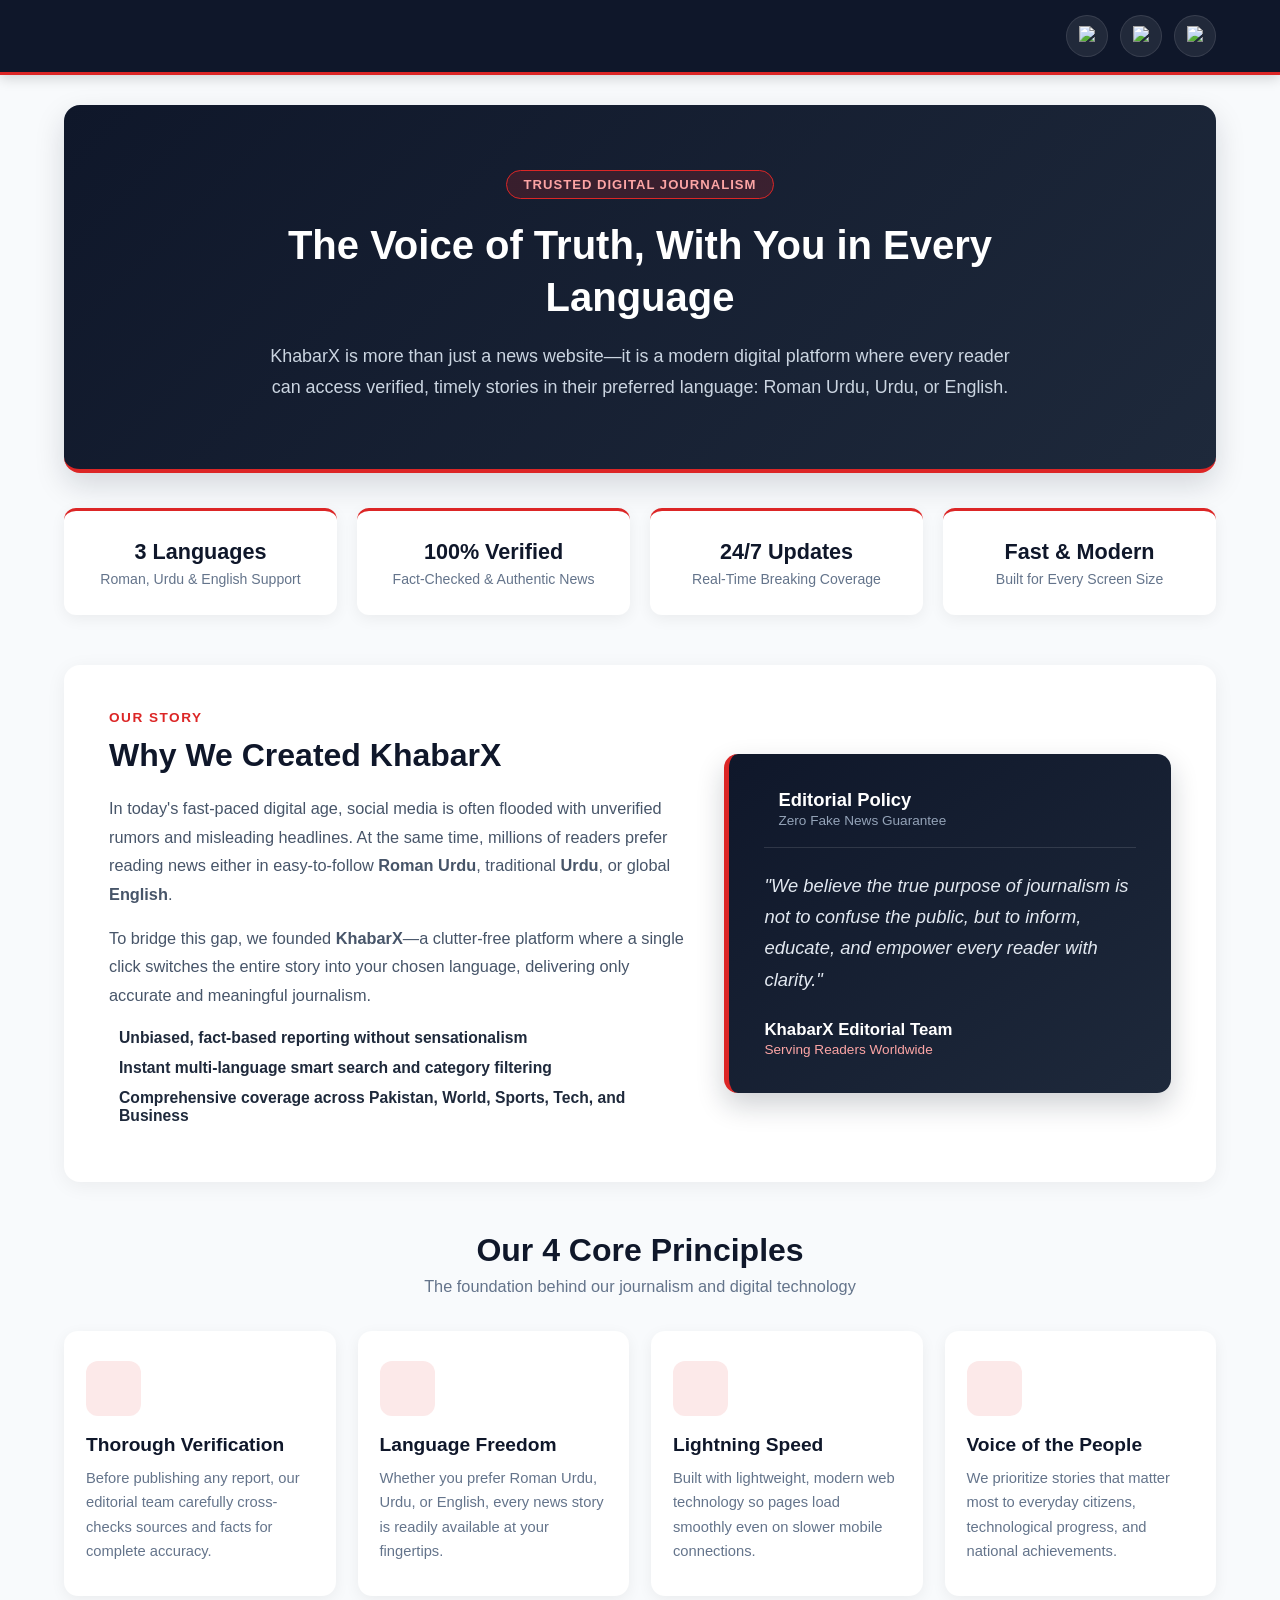
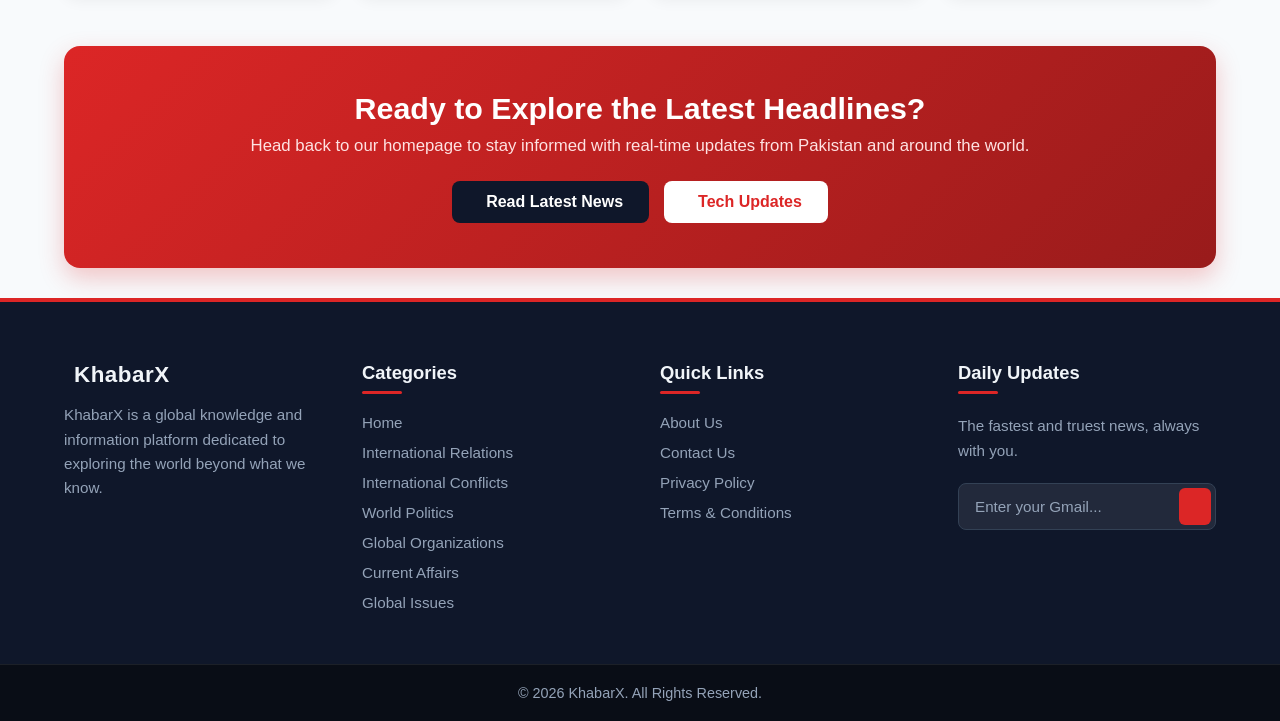
==== about.html @ c7eba5ff "THIS IS FIRST TIME UPLOADING OF KHABARX" ====
<!DOCTYPE html>
<html lang="en">
<head>
    <meta charset="UTF-8">
    <!-- Har device (Mobile, Tablet, PC) par sahi dikhne ke liye -->
    <meta name="viewport" content="width=device-width, initial-scale=1.0">
    <title>KHABARX</title>

    
    <!-- Agle step mein hum is CSS file ko banayenge -->
    <link rel="stylesheet" href="style.css">
</head>
<body>

    <!-- ================= HEADER SECTION ================= -->
    <header class="main-header">
        <!-- Left Side: Logo aur Website ka Naam -->
       <div class="header-left">
            <a href="index.html" class="brand">
                <i class="fa-solid fa-newspaper logo-icon"><img src="pic/logo.png" alt=""></i>
                <span class="site-name"></span>
            </a>
        </div>
        <!-- Right Side: Search, Language Changer, aur Menu Button -->
        <div class="header-right">
            <!-- Search Icon -->
            <button class="icon-btn" id="search-btn" aria-label="Search">
                <i class="fa-solid fa-magnifying-glass"><img src="pic/search.PNG"></i>
            </button>

            <!-- Language Changer Icon -->
            <button class="icon-btn" id="lang-btn" aria-label="Change Language">
                <i class="fa-solid fa-globe"><img src="pic/language.PNG"></i>
            </button>

            <!-- Menu Button Icon -->
            <button class="icon-btn" id="menu-btn" aria-label="Open Menu">
                <i class="fa-solid fa-bars"><img src="pic/menu.PNG"></i>
            </button>
        </div>
            <!-- ================= HIDDEN PANELS (Click karne par khulenge) ================= -->
    
    <!-- 1. Search Bar Panel -->
      <!-- 1. Search Bar Panel (Search + Close Buttons ke saath) -->
    <div id="search-panel" class="hidden-panel search-box-container">
        <div class="search-inner">
            <input type="text" id="search-input" placeholder="Search anything. Discover everything...">
            <!-- Button 1: Search karne ke liye -->
            <button id="submit-search" class="search-action-btn" aria-label="Search">
                <i class="fa-solid fa-magnifying-glass"><img src="pic/search.PNG"></i>
            </button>
            <!-- Button 2: Band karne ke liye -->
            <button id="close-search" class="close-btn" aria-label="Close">
                <i class="fa-solid fa-xmark"><img src="pic/close.PNG"></i>
            </button>
        </div>
    </div>

    <!-- 2. Language Dropdown Menu (3 Zabanein) -->
    <div id="lang-panel" class="hidden-panel lang-dropdown">
        <button class="lang-option active" data-lang="roman">English</button>
        <button class="lang-option" data-lang="urdu">اردو (Urdu)</button>
        <button class="lang-option" data-lang="english">Roman Urdu</button>
    </div>

    <!-- 3. Side Navigation Menu Drawer -->
    <div id="menu-panel" class="hidden-panel side-menu">
        <div class="menu-header">
            <h2>KhabarX</h2>
            <button id="close-menu" class="close-btn"><i class="fa-solid fa-xmark"><img src="pic/close.PNG"></i></button>
        </div>
        <ul class="menu-links">
            <!-- Side Menu aur Footer ke Links ko aise update karein -->
         <li><h4  class="catmenu">World Affairs</h4>
            <a href="category.html?cat=International-Relations">International Relations</a>
            <a href="category.html?cat=International-Conflicts">International Conflicts</a>
            <a href="category.html?cat=World-Politics">World Politics</a>   
            <a href="category.html?cat=Global-Organizations">Global Organizations</a>
            <a href="category.html?cat=Current-Affairs">Current Affairs</a>
            <a href="category.html?cat=Global-Issues">Global Issues</a>   
            <hr>
         </li>
         <li><h4  class="catmenu">Business</h4>
            <a href="category.html?cat=World-Economy">World Economy</a>
            <a href="category.html?cat=Banking&Finance">Banking & Finance</a>
            <a href="category.html?cat=Companies&Brands">Companies & Brands</a>   
            <a href="category.html?cat=Inrerpreneurship">Interpreneurship</a>
            <a href="category.html?cat=Industries">Industries</a>
            <a href="category.html?cat=Cryptocurrency">Cryptocurrency</a>   
            <hr>
         </li>
          <li><h4  class="catmenu">Technology</h4>
            <a href="category.html?cat=AI">AI</a>
            <a href="category.html?cat=Programming">Programming</a>
            <a href="category.html?cat=Cybersecurity">Cybersecurity</a>   
            <a href="category.html?cat=Robotics">Robotics</a>
            <a href="category.html?cat=Software&Applications">Software & Applications</a>
            <a href="category.html?cat=Computer-Science">Computer Science</a>   
            <hr>
         </li>
         
         <li><h4 class="catmenu">Support & helps </h4>
            <a href="about.html">About Us</a></li>
            <a href="contuct.html">Contact Us</a></li>
            <a href="terms&conditions.html">Term & Conditions</a></li>
            <a href="privacy-policy.html">Privacy Policy</a></li>
            <a href="help.html">Helps</a></li>
        </ul>
        
    </div>

    </header>



      <!-- ================= ABOUT US MAIN CONTENT (ENGLISH) ================= -->
    <main id="news-container" class="about-main-wrapper">

        <!-- 1. Hero Banner -->
        <section class="about-hero">
            <span class="about-pill"><i class="fa-solid fa-shield-halved"></i> TRUSTED DIGITAL JOURNALISM</span>
            <h1>The Voice of Truth, With You in Every Language</h1>
            <p>KhabarX is more than just a news website—it is a modern digital platform where every reader can access verified, timely stories in their preferred language: Roman Urdu, Urdu, or English.</p>
        </section>

        <!-- 2. Key Highlights / Stats Bar -->
        <section class="about-stats-grid">
            <div class="stat-box">
                <i class="fa-solid fa-language"></i>
                <h3>3 Languages</h3>
                <p>Roman, Urdu & English Support</p>
            </div>
            <div class="stat-box">
                <i class="fa-solid fa-circle-check"></i>
                <h3>100% Verified</h3>
                <p>Fact-Checked & Authentic News</p>
            </div>
            <div class="stat-box">
                <i class="fa-solid fa-bolt"></i>
                <h3>24/7 Updates</h3>
                <p>Real-Time Breaking Coverage</p>
            </div>
            <div class="stat-box">
                <i class="fa-solid fa-mobile-screen-button"></i>
                <h3>Fast & Modern</h3>
                <p>Built for Every Screen Size</p>
            </div>
        </section>

        <!-- 3. Our Story & Vision (2-Column Professional Layout) -->
        <section class="about-story-section">
            <div class="story-text">
                <span class="sub-label">OUR STORY</span>
                <h2>Why We Created KhabarX</h2>
                <p>In today's fast-paced digital age, social media is often flooded with unverified rumors and misleading headlines. At the same time, millions of readers prefer reading news either in easy-to-follow <strong>Roman Urdu</strong>, traditional <strong>Urdu</strong>, or global <strong>English</strong>.</p>
                <p>To bridge this gap, we founded <strong>KhabarX</strong>—a clutter-free platform where a single click switches the entire story into your chosen language, delivering only accurate and meaningful journalism.</p>
                
                <ul class="story-checklist">
                    <li><i class="fa-solid fa-check-circle"></i> Unbiased, fact-based reporting without sensationalism</li>
                    <li><i class="fa-solid fa-check-circle"></i> Instant multi-language smart search and category filtering</li>
                    <li><i class="fa-solid fa-check-circle"></i> Comprehensive coverage across Pakistan, World, Sports, Tech, and Business</li>
                </ul>
            </div>

            <div class="story-visual-card">
                <div class="editorial-badge">
                    <i class="fa-solid fa-award"></i>
                    <div>
                        <h4>Editorial Policy</h4>
                        <span>Zero Fake News Guarantee</span>
                    </div>
                </div>
                <p class="quote-text">"We believe the true purpose of journalism is not to confuse the public, but to inform, educate, and empower every reader with clarity."</p>
                <div class="founder-sign">
                    <strong>KhabarX Editorial Team</strong>
                    <span>Serving Readers Worldwide</span>
                </div>
            </div>
        </section>

        <!-- 4. Our 4 Core Pillars -->
        <section class="about-pillars-section">
            <div class="pillars-header">
                <h2>Our 4 Core Principles</h2>
                <p>The foundation behind our journalism and digital technology</p>
            </div>

            <div class="pillars-grid">
                <div class="pillar-card">
                    <div class="pillar-icon"><i class="fa-solid fa-magnifying-glass-chart"></i></div>
                    <h3>Thorough Verification</h3>
                    <p>Before publishing any report, our editorial team carefully cross-checks sources and facts for complete accuracy.</p>
                </div>

                <div class="pillar-card">
                    <div class="pillar-icon"><i class="fa-solid fa-globe"></i></div>
                    <h3>Language Freedom</h3>
                    <p>Whether you prefer Roman Urdu, Urdu, or English, every news story is readily available at your fingertips.</p>
                </div>

                <div class="pillar-card">
                    <div class="pillar-icon"><i class="fa-solid fa-gauge-high"></i></div>
                    <h3>Lightning Speed</h3>
                    <p>Built with lightweight, modern web technology so pages load smoothly even on slower mobile connections.</p>
                </div>

                <div class="pillar-card">
                    <div class="pillar-icon"><i class="fa-solid fa-users"></i></div>
                    <h3>Voice of the People</h3>
                    <p>We prioritize stories that matter most to everyday citizens, technological progress, and national achievements.</p>
                </div>
            </div>
        </section>

        <!-- 5. Call To Action (CTA Banner) -->
        <section class="about-cta-banner">
            <h2>Ready to Explore the Latest Headlines?</h2>
            <p>Head back to our homepage to stay informed with real-time updates from Pakistan and around the world.</p>
            <div class="cta-buttons">
                <a href="index.html" class="cta-btn-primary"><i class="fa-solid fa-newspaper"></i> Read Latest News</a>
                <a href="category.html?cat=Technology" class="cta-btn-secondary"><i class="fa-solid fa-microchip"></i> Tech Updates</a>
            </div>
        </section>

    </main>










    



     <!-- ================= EXPERT LEVEL FOOTER SECTION ================= -->
    <footer class="expert-footer">
        <div class="footer-grid">
            
            <!-- Column 1: Website Info aur Social Icons -->
            <div class="footer-col">
                <div class="footer-brand">
                    <i class="fa-solid fa-newspaper"></i>
                    <h3>KhabarX</h3>
                </div>
                <p>KhabarX is a global knowledge and information platform dedicated to exploring the world beyond what we know.</p>
                <!-- <div class="social-links">
                    <a href="#" aria-label="Facebook"><i class="fa-brands fa-facebook-f"></i></a>
                    <a href="#" aria-label="Twitter"><i class="fa-brands fa-x-twitter"></i></a>
                    <a href="#" aria-label="Instagram"><i class="fa-brands fa-instagram"></i></a>
                    <a href="#" aria-label="YouTube"><i class="fa-brands fa-youtube"></i></a>
                </div> -->
            </div>

            <!-- Column 2: News Categories -->
            <div class="footer-col">
                <h4>Categories</h4>
                <ul>
                   <!-- Side Menu aur Footer ke Links ko aise update karein -->
                 <li><a href="index.html">Home</a></li>
                 <li><a href="category.html?cat=International-Relations">International Relations</a> </li>
                 <li><a href="category.html?cat=International-Conflicts">International Conflicts</a></li>
                 <li><a href="category.html?cat=World-Politics">World Politics</a></li>
                 <li><a href="category.html?cat=Global-Organizations">Global Organizations</a></li>
                 <li><a href="category.html?cat=Current-Affairs">Current Affairs</a></li>
                <li><a href="category.html?cat=Global-Issues">Global Issues</a></li>

                </ul>
            </div>

            <!-- Column 3: Zaroori Links -->
            <div class="footer-col">
                <h4>Quick Links</h4>
                <ul>
                    <li><a href="about.html">About Us</a></li>
                    <li><a href="contuct.html">Contact Us</a></li>
                    <li><a href="privacy-policy.html">Privacy Policy</a></li>
                    <li><a href="terms&conditions.html">Terms & Conditions</a></li>
                </ul>
            </div>

            <!-- Column 4: Newsletter Subscription -->
            <div class="footer-col">
                <h4>Daily Updates</h4>
                <p data-translate="footerTagline">.</p>
                <form class="newsletter-form">
                    <input type="email" placeholder="Enter your Gmail..." required>
                    <button type="submit" aria-label="Subscribe">
                        <i class="fa-solid fa-paper-plane"></i>
                    </button>
                </form>
            </div>

        </div>

        <!-- Footer Bottom: Copyright -->
        <div class="footer-bottom">
            <p>&copy; 2026 KhabarX. All Rights Reserved.</p>
        </div>
    </footer>
    <script src="newsData.js"></script>    
    <script src="script.js"></script>
    <script src="translations.js"></script>
        


</body>
</html>
---- style.css ----
/* ================= BASIC RESET & VARIABLES ================= */
:root {
    --primary-color: #0f172a;    /* Dark Navy Blue (Header & Footer) */
    --accent-color: #dc2626;     /* News Red (Highlights & Hover) */
    --bg-light: #f8fafc;         /* Halki Grey Background */
    --text-dark: #1e293b;        /* Gehra Text */
    --text-light: #f1f5f9;       /* Safed Text */
    --text-muted: #94a3b8;       /* Halka Grey Text (Footer links) */
    --border-color: #334155;     /* Border Line */
    --transition: all 0.3s ease; /* Smooth Animation */
}

* {
    margin: 0;
    padding: 0;
    box-sizing: border-box;
    font-family: 'Segoe UI', Roboto, Helvetica, Arial, sans-serif;
}

body {
    background-color: var(--bg-light);
    color: var(--text-dark);
    display: flex;
    flex-direction: column;
    min-height: 100vh; /* Footer hamesha neeche rahega */
}

/* ================= HEADER SECTION ================= */
.main-header {
    background-color: var(--primary-color);
    color: var(--text-light);
    padding: 15px 5%;
    display: flex;
    justify-content: space-between;
    align-items: center;
    position: sticky; /* Scroll karne par header upar chipka rahega */
    top: 0;
    z-index: 1000;
    box-shadow: 0 4px 12px rgba(0, 0, 0, 0.15);
    border-bottom: 3px solid var(--accent-color);
}

/* Left Side: Logo & Name */
.header-left .brand {
    display: flex;
    align-items: center;
    gap: 12px;
    text-decoration: none;
    color: var(--text-light);
}

.logo-icon {
    font-size: 1.8rem;
    position: fixed;
    height: 100px !important;
    size: initial;
    display: flex;
    color: var(--accent-color);
    transition: var(--transition);
}

.brand:hover .logo-icon {
    transform: rotate(-8deg) scale(1.1);
}

.site-name {
    font-size: 1.5rem;
    font-weight: 800;
    letter-spacing: 1px;
    text-transform: uppercase;
}

/* Right Side: Icons (Search, Language, Menu) */
.header-right {
    display: flex;
    align-items: center;
    gap: 12px;
    z-index: 1000;
}

.icon-btn {
    background-color: rgba(255, 255, 255, 0.08);
    color: var(--text-light);
    border: 1px solid rgba(255, 255, 255, 0.1);
    width: 42px;
    height: 42px;
    border-radius: 50%; /* Gol Buttons */
    display: flex;
    justify-content: center;
    align-items: center;
    font-size: 1.1rem;
    cursor: pointer;
    transition: var(--transition);
}

.icon-btn:hover {
    background-color: var(--accent-color);
    border-color: var(--accent-color);
    transform: translateY(-2px);
}

.icon-btn:active {
    transform: scale(0.95);
}

/* ================= MAIN CONTENT (Khali Jagah) ================= */
#news-container {
    flex: 1; /* Bachi hui saari jagah lega taake footer neeche rahe */
    width: 100%;
    max-width: 1280px;
    margin: 0 auto;
    padding: 30px 5%;
}

/* ================= INDEX HERO / INTRO SECTION ================= */
/* ================= SECTION 2: LATEST 5 NEWS (MAGAZINE STYLE) ================= */
.latest-news-section {
    margin-bottom: 50px;
}

.section-header {
    display: flex;
    justify-content: space-between;
    align-items: center;
    margin-bottom: 25px;
    padding-bottom: 12px;
    border-bottom: 2px solid #e2e8f0;
}

.section-header h2 {
    font-size: 1.6rem;
    font-weight: 800;
    color: var(--primary-color);
    display: flex;
    align-items: center;
    gap: 10px;
}

.section-header h2 i {
    color: var(--accent-color);
}

.live-tag {
    background-color: rgba(220, 38, 38, 0.1);
    color: var(--accent-color);
    font-size: 0.75rem;
    font-weight: 800;
    padding: 5px 12px;
    border-radius: 20px;
    letter-spacing: 0.5px;
}

/* Magazine Grid: Pehli khabar bari, baqi 4 cards neeche/saath */
.latest-magazine-grid {
    display: grid;
    grid-template-columns: repeat(2, 1fr);
    gap: 25px;
}

/* Sab se pehli (#1 Latest) News ko poori chaurai (Full Width Featured) dena */
.latest-magazine-grid .news-card:first-child {
    grid-column: 1 / -1;
    display: grid;
    grid-template-columns: 1.2fr 1fr;
    align-items: center;
}

.latest-magazine-grid .news-card:first-child img {
    height: 100%;
    min-height: 290px;
    max-height: 360px;
}

.latest-magazine-grid .news-card:first-child h3 {
    font-size: 1.6rem;
}

/* Mobile & Tablet Responsive */
@media (max-width: 768px) {
    .latest-magazine-grid {
        grid-template-columns: 1fr;
    }

    .latest-magazine-grid .news-card:first-child {
        grid-template-columns: 1fr;
    }

    .latest-magazine-grid .news-card:first-child img {
        height: 210px;
        min-height: auto;
    }

    .latest-magazine-grid .news-card:first-child h3 {
        font-size: 1.25rem;
    }
}








/* ================= SECTION 4: MOST POPULAR 10 NEWS ================= */
.popular-news-section {
    width: 100%;
    padding: 50px 5%;
    background-color: #f1f5f9;
}

.popular-container {
    max-width: 1280px;
    margin: 0 auto;
}

.popular-grid {
    display: grid;
    grid-template-columns: repeat(auto-fill, minmax(280px, 1fr));
    gap: 25px;
}

.popular-card {
    position: relative;
    background-color: #ffffff;
    border-radius: 10px;
    overflow: hidden;
    box-shadow: 0 4px 15px rgba(0, 0, 0, 0.07);
    transition: var(--transition);
    cursor: pointer;
    display: flex;
    flex-direction: column;
}

.popular-card:hover {
    transform: translateY(-5px);
    box-shadow: 0 10px 25px rgba(0, 0, 0, 0.14);
}

/* Top-Left Ranking Number (#1, #2, #3...) */
.rank-badge {
    position: absolute;
    top: 12px;
    left: 12px;
    background-color: var(--accent-color);
    color: #ffffff;
    font-weight: 800;
    font-size: 0.95rem;
    padding: 5px 12px;
    border-radius: 6px;
    box-shadow: 0 4px 10px rgba(0, 0, 0, 0.3);
    z-index: 2;
}

.popular-card img {
    width: 100%;
    height: 180px;
    object-fit: cover;
}

.popular-card-body {
    padding: 18px;
    flex: 1;
    display: flex;
    flex-direction: column;
}

.popular-card-body h3 {
    font-size: 1.12rem;
    color: var(--text-dark);
    line-height: 1.4;
    margin-bottom: 10px;
}

.popular-card-body p {
    font-size: 0.9rem;
    color: #64748b;
    line-height: 1.5;
    margin-bottom: 15px;
    flex: 1;
}

.popular-meta {
    display: flex;
    justify-content: space-between;
    align-items: center;
    font-size: 0.8rem;
    color: #94a3b8;
    border-top: 1px solid #f1f5f9;
    padding-top: 10px;
}




/* ================= FULL-WIDTH 5-PAGE KNOWLEDGE SLIDER ================= */
.full-width-slider-section {
    width: 100%;
    min-height: 85vh;
    background: linear-gradient(135deg, #0f172a 0%, #1e293b 100%);
    border-top: 4px solid var(--accent-color);
    border-bottom: 4px solid var(--accent-color);
    position: relative;
    display: flex;
    align-items: center;
    justify-content: center;
    overflow: hidden;
    margin: 0;
}

.fw-slider-container {
    width: 100%;
    max-width: 1200px;
    margin: 0 auto;
    padding: 60px 80px;
    text-align: center;
}

.fw-slide {
    display: none;
    animation: slideFadeIn 0.5s ease;
}

.fw-slide.active {
    display: block;
}

.fw-slide-content {
    max-width: 800px;
    margin: 0 auto;
}

.fw-badge {
    display: inline-block;
    background-color: rgba(220, 38, 38, 0.18);
    color: #fca5a5;
    border: 1px solid var(--accent-color);
    padding: 6px 18px;
    border-radius: 25px;
    font-size: 0.85rem;
    font-weight: 700;
    letter-spacing: 1px;
    margin-bottom: 25px;
}

.fw-icon {
    width: 90px;
    height: 90px;
    background-color: var(--accent-color);
    color: white;
    border-radius: 50%;
    display: flex;
    justify-content: center;
    align-items: center;
    font-size: 2.4rem;
    margin: 0 auto 25px auto;
    box-shadow: 0 10px 30px rgba(220, 38, 38, 0.45);
}

.fw-slide h2 {
    font-size: 2.5rem;
    font-weight: 800;
    color: #ffffff;
    margin-bottom: 20px;
    line-height: 1.3;
}

.fw-slide p {
    font-size: 1.2rem;
    line-height: 1.8;
    color: #cbd5e1;
}

.fw-arrow {
    position: absolute;
    top: 50%;
    transform: translateY(-50%);
    background-color: rgba(255, 255, 255, 0.08);
    color: white;
    border: 1px solid rgba(255, 255, 255, 0.2);
    width: 52px;
    height: 52px;
    border-radius: 50%;
    font-size: 1.2rem;
    cursor: pointer;
    display: flex;
    justify-content: center;
    align-items: center;
    transition: var(--transition);
    z-index: 10;
}

.fw-arrow:hover {
    background-color: var(--accent-color);
    border-color: var(--accent-color);
}

.fw-prev { left: 25px; }
.fw-next { right: 25px; }

.fw-dots {
    position: absolute;
    bottom: 30px;
    left: 50%;
    transform: translateX(-50%);
    display: flex;
    gap: 12px;
    z-index: 10;
}

.fw-dot {
    width: 14px;
    height: 14px;
    border-radius: 50%;
    background-color: rgba(255, 255, 255, 0.3);
    border: none;
    cursor: pointer;
    transition: var(--transition);
}

.fw-dot.active {
    background-color: var(--accent-color);
    width: 34px;
    border-radius: 10px;
}

@keyframes slideFadeIn {
    from { opacity: 0; transform: translateY(12px); }
    to { opacity: 1; transform: translateY(0); }
}

@media (max-width: 768px) {
    .full-width-slider-section { min-height: 80vh; }
    .fw-slider-container { padding: 50px 25px 75px 25px; }
    .fw-icon { width: 70px; height: 70px; font-size: 1.8rem; }
    .fw-slide h2 { font-size: 1.65rem; }
    .fw-slide p { font-size: 1rem; }
    .fw-arrow { width: 40px; height: 40px; font-size: 1rem; }
    .fw-prev { left: 10px; }
    .fw-next { right: 10px; }
}



/* ================= EXPERT LEVEL FOOTER SECTION ================= */
.expert-footer {
    background-color: var(--primary-color);
    color: var(--text-light);
    padding-top: 60px;
    margin-top: auto;
    border-top: 4px solid var(--accent-color);
}

.footer-grid {
    max-width: 1280px;
    margin: 0 auto;
    padding: 0 5% 40px 5%;
    display: grid;
    grid-template-columns: repeat(4, 1fr); /* Desktop par 4 barabar columns */
    gap: 40px;
}

/* Footer Column 1: Brand & Socials */
.footer-brand {
    display: flex;
    align-items: center;
    gap: 10px;
    margin-bottom: 15px;
}

.footer-brand i {
    font-size: 1.6rem;
    height: 20px;
    color: var(--accent-color);
}

.footer-brand h3 {
    font-size: 1.4rem;
    font-weight: 800;
    letter-spacing: 0.5px;
}

.footer-col p {
    color: var(--text-muted);
    line-height: 1.6;
    font-size: 0.95rem;
    margin-bottom: 20px;
}

.social-links {
    display: flex;
    gap: 12px;
}

.social-links a {
    width: 38px;
    height: 38px;
    background-color: rgba(255, 255, 255, 0.08);
    color: var(--text-light);
    border-radius: 8px;
    display: flex;
    justify-content: center;
    align-items: center;
    text-decoration: none;
    transition: var(--transition);
}

.social-links a:hover {
    background-color: var(--accent-color);
    transform: translateY(-3px);
}

/* Footer Columns 2 & 3: Links */
.footer-col h4 {
    font-size: 1.15rem;
    font-weight: 700;
    margin-bottom: 20px;
    position: relative;
    padding-bottom: 10px;
}

/* Headings ke neeche choti laal line */
.footer-col h4::after {
    content: '';
    position: absolute;
    left: 0;
    bottom: 0;
    width: 40px;
    height: 3px;
    background-color: var(--accent-color);
    border-radius: 2px;
}

.footer-col ul {
    list-style: none;
}

.footer-col ul li {
    margin-bottom: 12px;
}

.footer-col ul li a {
    color: var(--text-muted);
    text-decoration: none;
    font-size: 0.95rem;
    transition: var(--transition);
    display: inline-block;
}

.footer-col ul li a:hover {
    color: var(--text-light);
    transform: translateX(6px); /* Hover karne par halka sa aage khiskega */
}

/* Footer Column 4: Newsletter Form */
.newsletter-form {
    display: flex;
    background-color: rgba(255, 255, 255, 0.08);
    border: 1px solid var(--border-color);
    border-radius: 8px;
    overflow: hidden;
    padding: 4px;
}

.newsletter-form input {
    flex: 1;
    background: transparent;
    border: none;
    padding: 10px 12px;
    color: var(--text-light);
    font-size: 0.95rem;
    outline: none;
    min-width: 0; /* Mobile overflow rokne ke liye */
}

.newsletter-form input::placeholder {
    color: var(--text-muted);
}

.newsletter-form button {
    background-color: var(--accent-color);
    color: var(--text-light);
    border: none;
    padding: 10px 16px;
    border-radius: 6px;
    cursor: pointer;
    font-size: 1rem;
    transition: var(--transition);
}

.newsletter-form button:hover {
    background-color: #b91c1c;
}

/* Footer Bottom: Copyright */
.footer-bottom {
    background-color: #090d16;
    text-align: center;
    padding: 20px 5%;
    border-top: 1px solid rgba(255, 255, 255, 0.08);
}

.footer-bottom p {
    color: var(--text-muted);
    font-size: 0.9rem;
}

/* ================= RESPONSIVE DESIGN (Har Device Ke Liye) ================= */

/* Tablets & Choti Laptop Screens (992px se kam) */
@media (max-width: 992px) {
    .footer-grid {
        grid-template-columns: repeat(2, 1fr); /* 4 columns ki jagah 2x2 grid */
        gap: 30px;
    }
}

/* Mobile Phones (600px se kam) */
@media (max-width: 600px) {
    .main-header {
        padding: 12px 4%;
    }

    .logo-icon {
        font-size: 1.5rem;
    }

    .site-name {
        font-size: 1.2rem;
    }

    .header-right {
        gap: 8px;
    }

    .icon-btn {
        width: 36px;
        height: 36px;
        font-size: 0.95rem;
    }

    .expert-footer {
        padding-top: 40px;
    }

    .footer-grid {
        grid-template-columns: 1fr; /* Mobile par saare columns ek ke neeche ek */
        gap: 30px;
    }
}




/* ================= HIDDEN PANELS & DROPDOWNS ================= */
.hidden-panel {
    display: none; /* Shuru mein sab chupay rahenge */
}

/* 1. Search Bar Design */
.search-box-container {
    background-color: #1e293b;
    padding: 15px 5%;
    border-bottom: 2px solid var(--accent-color);
    animation: slideDown 0.3s ease;
    z-index: 1000;
}

.search-box-container.active {
    display: block;
}

.search-inner {
    max-width: 800px;
    margin: 0 auto;
    display: flex;
    gap: 10px;
}

.search-inner input {
    flex: 1;
    padding: 12px 15px;
    border-radius: 6px;
    border: 1px solid var(--border-color);
    background-color: var(--primary-color);
    color: var(--text-light);
    font-size: 1rem;
    outline: none;
}

.close-btn {
    background: var(--accent-color);
    color: white;
    border: none;
    width: 42px;
    height: 42px;
    border-radius: 6px;
    cursor: pointer;
    font-size: 1.1rem;
}

/* 2. Language Dropdown (Header ke right side ke neeche) */
.lang-dropdown {
    position: fixed;
    top: 75px;
    right: 5%;
    background-color: var(--primary-color);
    border: 1px solid var(--border-color);
    border-radius: 8px;
    box-shadow: 0 10px 25px rgba(0, 0, 0, 0.3);
    z-index: 1001;
    width: 160px;
    overflow: hidden;
    flex-direction: column;
}

.lang-dropdown.active {
    display: flex;
}

.lang-option {
    background: transparent;
    color: var(--text-light);
    border: none;
    padding: 12px 15px;
    text-align: left;
    cursor: pointer;
    font-size: 0.95rem;
    border-bottom: 1px solid rgba(255, 255, 255, 0.08);
    transition: var(--transition);
}

.lang-option:last-child {
    border-bottom: none;
}

.lang-option:hover, .lang-option.active {
    background-color: var(--accent-color);
}

/* 3. Side Menu Drawer */
/* 3. Side Menu Drawer (Scrollable & Mobile Friendly) */
.side-menu {
    position: fixed;
    top: 0;
    right: 0;
    width: 280px;
    height: 100vh; /* Poori screen ki height */
    max-height: 100dvh; /* Mobile browsers ke address bar ke hisab se exact height */
    background-color: var(--primary-color);
    z-index: 1002;
    padding: 25px 20px;
    box-shadow: -5px 0 25px rgba(0, 0, 0, 0.4);
    flex-direction: column;
    overflow: hidden; /* Bahar ka overflow rokega */
}

.side-menu.active {
    display: flex;
}

.menu-header {
    display: flex;
    justify-content: space-between;
    align-items: center;
    padding-bottom: 15px;
    border-bottom: 2px solid var(--accent-color);
    margin-bottom: 15px;
    color: var(--text-light);
    flex-shrink: 0; /* Header upar fix rahega, pichkega nahi */
}

/* Sirf yeh links wali list smoothly scroll hogi */
.menu-links {
    list-style: none;
    flex: 1; /* Bachi hui saari jagah lega */
    overflow-y: auto; /* Links zyada hone par khud scroll bar aa jayega */
    padding-right: 6px; /* Scrollbar aur text ke beech thori jagah */
}

/* Khubsurat Slim Custom Scrollbar */
.menu-links::-webkit-scrollbar {
    width: 5px;
}

.menu-links::-webkit-scrollbar-track {
    background: rgba(255, 255, 255, 0.05);
    border-radius: 10px;
}

.menu-links::-webkit-scrollbar-thumb {
    background: var(--accent-color);
    border-radius: 10px;
}

.menu-links li {
    margin-bottom: 18px;

}

.menu-links a {
    color: var(--text-light);
    text-decoration: none;
    font-size: 1.05rem;
    display: block;
    padding: 10px 12px;
    border-radius: 6px;
    transition: var(--transition);
    margin-bottom: 10px;
}
.catmenu{
    margin-bottom: 15px;
    margin-top: 10px;
    color: rgb(207, 207, 43);
}
.menu-links a:hover {
    background-color: rgba(255, 255, 255, 0.1);
    color: var(--accent-color);
    padding-left: 16px;
}


@keyframes slideDown {
    from { opacity: 0; transform: translateY(-10px); }
    to { opacity: 1; transform: translateY(0); }
}



/* 1. Search Bar Design (100% Mobile Safe) */
.search-box-container {
    background-color: #1e293b;
    padding: 12px 4%;
    border-bottom: 2px solid var(--accent-color);
    width: 100%;
    z-index: 1000;
    max-width: 100vw;
    overflow: hidden; /* Screen se bahar jane se rokega */
    animation: slideDown 0.3s ease;
}

.search-box-container.active {
    display: block;
}

.search-inner {
    width: 100%;
    max-width: 800px;
    margin: 0 auto;
    display: flex;
    align-items: center;
    gap: 8px;
}

.search-inner input {
    flex: 1;
    min-width: 0; /* YEH LINE MOBILE PAR SCREEN BIKHARNE SE ROKTI HAI */
    width: 100%;
    height: 42px;
    padding: 0 12px;
    border-radius: 6px;
    border: 1px solid var(--border-color);
    background-color: var(--primary-color);
    color: var(--text-light);
    font-size: 1rem;
    outline: none;
}

/* Search Action Button */
.search-action-btn {
    background-color: #2563eb; /* Neela rang taake Close button se alag dikhe */
    color: white;
    border: none;
    min-width: 42px;
    height: 42px;
    border-radius: 6px;
    cursor: pointer;
    font-size: 1rem;
    display: flex;
    justify-content: center;
    align-items: center;
    flex-shrink: 0; /* Mobile par button pichke ga nahi */
    transition: var(--transition);
}

.search-action-btn:hover {
    background-color: #1d4ed8;
}

/* Close Button */
.close-btn {
    background-color: var(--accent-color);
    color: white;
    border: none;
    min-width: 42px;
    height: 42px;
    border-radius: 6px;
    cursor: pointer;
    font-size: 1.1rem;
    display: flex;
    justify-content: center;
    align-items: center;
    flex-shrink: 0; /* Mobile par button pichke ga nahi */
    transition: var(--transition);
}






/* ================= SEARCH RESULTS & NEWS CARDS ================= */
.search-status-bar {
    display: flex;
    justify-content: space-between;
    align-items: center;
    background-color: white;
    padding: 15px 20px;
    border-radius: 8px;
    margin-bottom: 25px;
    box-shadow: 0 2px 8px rgba(0, 0, 0, 0.08);
    border-left: 4px solid var(--accent-color);
    flex-wrap: wrap;
    gap: 10px;
}

.reset-btn {
    background-color: var(--primary-color);
    color: white;
    border: none;
    padding: 8px 16px;
    border-radius: 6px;
    cursor: pointer;
    font-size: 0.9rem;
    transition: var(--transition);
}

.reset-btn:hover {
    background-color: var(--accent-color);
}

/* News Cards Grid */
.news-grid {
    display: grid;
    grid-template-columns: repeat(auto-fill, minmax(300px, 1fr));
    gap: 25px;
}

.news-card {
    background-color: white;
    border-radius: 10px;
    overflow: hidden;
    box-shadow: 0 4px 15px rgba(0, 0, 0, 0.08);
    transition: var(--transition);
    display: flex;
    flex-direction: column;
}

.news-card:hover {
    transform: translateY(-5px);
    box-shadow: 0 8px 25px rgba(0, 0, 0, 0.15);
}

.news-card img {
    width: 100%;
    height: 190px;
    object-fit: cover;
}

.news-card-body {
    padding: 20px;
    flex: 1;
    display: flex;
    flex-direction: column;
}

.news-badge {
    background-color: var(--accent-color);
    color: white;
    font-size: 0.75rem;
    font-weight: 700;
    padding: 4px 10px;
    border-radius: 4px;
    align-self: flex-start;
    margin-bottom: 10px;
    text-transform: uppercase;
}

.news-card-body h3 {
    font-size: 1.2rem;
    margin-bottom: 10px;
    color: var(--text-dark);
    line-height: 1.4;
}

.news-card-body p {
    font-size: 0.95rem;
    color: #64748b;
    line-height: 1.6;
    margin-bottom: 15px;
    flex: 1;
}

.news-date {
    font-size: 0.8rem;
    color: #94a3b8;
    border-top: 1px solid #f1f5f9;
    padding-top: 10px;
}

/* Oops Message Box (Jab kuch na mile) */
.oops-box {
    text-align: center;
    background-color: white;
    padding: 50px 20px;
    border-radius: 12px;
    box-shadow: 0 4px 20px rgba(0, 0, 0, 0.08);
    max-width: 550px;
    margin: 30px auto;
}

.oops-box i {
    font-size: 4rem;
    color: var(--accent-color);
    margin-bottom: 15px;
}

.oops-box h2 {
    font-size: 1.8rem;
    color: var(--text-dark);
    margin-bottom: 10px;
}

.oops-box p {
    color: #64748b;
    margin-bottom: 25px;
    line-height: 1.6;
}
/* ================= FULL NEWS DETAIL & CATEGORY VIEW ================= */
.news-card {
    cursor: pointer; /* Mouse le jane par hath (pointer) ka nishan banega */
}

.full-article-box {
    background-color: white;
    border-radius: 12px;
    padding: 30px;
    box-shadow: 0 4px 20px rgba(0, 0, 0, 0.08);
    margin-bottom: 40px;
}

.article-top-bar {
    display: flex;
    justify-content: space-between;
    align-items: center;
    margin-bottom: 20px;
    flex-wrap: wrap;
    gap: 10px;
}

.article-hero-img {
    width: 100%;
    max-height: 450px;
    object-fit: cover;
    border-radius: 10px;
    margin-bottom: 25px;
}

.full-article-box h1 {
    font-size: 2rem;
    color: var(--text-dark);
    line-height: 1.4;
    margin-bottom: 15px;
}

.article-meta {
    color: #64748b;
    font-size: 0.9rem;
    margin-bottom: 25px;
    padding-bottom: 15px;
    border-bottom: 1px solid #e2e8f0;
    display: flex;
    gap: 20px;
}

.article-full-content {
    font-size: 1.15rem;
    line-height: 1.9;
    color: #334155;
    white-space: pre-line; /* Paragraphs ko sahi dikhane ke liye */
}

/* Neeche Related Category Section */
.related-category-section h2 {
    font-size: 1.5rem;
    margin-bottom: 20px;
    padding-left: 12px;
    border-left: 4px solid var(--accent-color);
    color: var(--text-dark);
}

/* Urdu Text ke liye Right-to-Left (RTL) Support */
.rtl-text {
    direction: rtl;
    text-align: right;
    font-family: 'Noto Nastaliq Urdu', 'Segoe UI', sans-serif;
}

@media (max-width: 600px) {
    .full-article-box {
        padding: 20px 15px;
    }
    .full-article-box h1 {
        font-size: 1.5rem;
    }
}



















/* ================= SECTION 5: TOP 5 CATEGORIES (CIRCLE BOXES) ================= */
.top-categories-section {
    width: 100%;
    padding: 60px 5%;
    background-color: #ffffff;
    border-top: 1px solid #e2e8f0;
}

.categories-container {
    max-width: 1280px;
    margin: 0 auto;
}

/* Desktop par 5 barabar boxes ek line mein */
.circle-categories-grid {
    display: grid;
    grid-template-columns: repeat(5, 1fr);
    gap: 22px;
}

.cat-circle-box {
    background-color: var(--bg-light);
    border: 1px solid #e2e8f0;
    border-radius: 16px;
    padding: 32px 15px;
    text-align: center;
    text-decoration: none;
    color: var(--text-dark);
    display: flex;
    flex-direction: column;
    align-items: center;
    justify-content: center;
    transition: all 0.35s cubic-bezier(0.25, 0.8, 0.25, 1);
    position: relative;
    overflow: hidden;
}

/* Hover karne par box upar uthega aur border laal hoga */
.cat-circle-box:hover {
    transform: translateY(-8px);
    background-color: #ffffff;
    border-color: var(--accent-color);
    box-shadow: 0 15px 30px rgba(15, 23, 42, 0.12);
}

/* Gol Circle Ring */
.cat-circle-ring {
    width: 85px;
    height: 85px;
    border-radius: 50%;
    background: linear-gradient(135deg, var(--primary-color) 0%, #1e293b 100%);
    color: #ffffff;
    display: flex;
    justify-content: center;
    align-items: center;
    font-size: 2rem;
    margin-bottom: 18px;
    border: 4px solid #ffffff;
    box-shadow: 0 0 0 3px rgba(15, 23, 42, 0.15);
    transition: all 0.35s ease;
}

/* Hover karne par Circle laal aur thora bara hoga */
.cat-circle-box:hover .cat-circle-ring {
    background: var(--accent-color);
    box-shadow: 0 0 0 5px rgba(220, 38, 38, 0.25);
    transform: scale(1.08) rotate(5deg);
}

.cat-circle-box h3 {
    font-size: 1.2rem;
    font-weight: 800;
    color: var(--primary-color);
    margin-bottom: 6px;
    transition: var(--transition);
}

.cat-circle-box:hover h3 {
    color: var(--accent-color);
}

.cat-sub {
    font-size: 0.82rem;
    color: #64748b;
    font-weight: 500;
}

/* Tablet Screens (992px se kam): 3 columns upar, 2 neeche */
@media (max-width: 992px) {
    .circle-categories-grid {
        grid-template-columns: repeat(3, 1fr);
    }
}

/* Mobile Screens (600px se kam): 2-2 boxes ke khoobsurat cards */
@media (max-width: 600px) {
    .top-categories-section {
        padding: 40px 4%;
    }

    .circle-categories-grid {
        grid-template-columns: repeat(2, 1fr);
        gap: 15px;
    }

    .cat-circle-box {
        padding: 24px 12px;
    }

    .cat-circle-ring {
        width: 70px;
        height: 70px;
        font-size: 1.6rem;
    }

    .cat-circle-box h3 {
        font-size: 1.05rem;
    }
}












/* ================= ABOUT US PAGE (EXPERT LEVEL DESIGN) ================= */

/* 1. About Hero Banner */
.about-hero {
    background: linear-gradient(135deg, var(--primary-color) 0%, #1e293b 100%);
    color: var(--text-light);
    padding: 65px 35px;
    border-radius: 16px;
    text-align: center;
    margin-bottom: 35px;
    border-bottom: 4px solid var(--accent-color);
    box-shadow: 0 12px 30px rgba(15, 23, 42, 0.15);
}

.about-pill {
    display: inline-block;
    background-color: rgba(220, 38, 38, 0.18);
    color: #fca5a5;
    border: 1px solid var(--accent-color);
    padding: 6px 16px;
    border-radius: 25px;
    font-size: 0.82rem;
    font-weight: 700;
    letter-spacing: 1px;
    margin-bottom: 20px;
}

.about-hero h1 {
    font-size: 2.5rem;
    font-weight: 800;
    line-height: 1.3;
    max-width: 820px;
    margin: 0 auto 18px auto;
    color: #ffffff;
}

.about-hero p {
    font-size: 1.12rem;
    line-height: 1.75;
    color: #cbd5e1;
    max-width: 750px;
    margin: 0 auto;
}

/* 2. Key Highlights / Stats Grid */
.about-stats-grid {
    display: grid;
    grid-template-columns: repeat(4, 1fr);
    gap: 20px;
    margin-bottom: 50px;
}

.stat-box {
    background-color: #ffffff;
    padding: 28px 20px;
    border-radius: 12px;
    text-align: center;
    box-shadow: 0 4px 15px rgba(0, 0, 0, 0.06);
    border-top: 3px solid var(--accent-color);
    transition: var(--transition);
}

.stat-box:hover {
    transform: translateY(-5px);
    box-shadow: 0 10px 25px rgba(0, 0, 0, 0.12);
}

.stat-box i {
    font-size: 2rem;
    color: var(--accent-color);
    margin-bottom: 12px;
}

.stat-box h3 {
    font-size: 1.35rem;
    font-weight: 800;
    color: var(--primary-color);
    margin-bottom: 6px;
}

.stat-box p {
    font-size: 0.88rem;
    color: #64748b;
}

/* 3. Our Story 2-Column Layout */
.about-story-section {
    display: grid;
    grid-template-columns: 1.3fr 1fr;
    gap: 35px;
    align-items: center;
    background-color: #ffffff;
    padding: 45px;
    border-radius: 16px;
    box-shadow: 0 4px 20px rgba(0, 0, 0, 0.06);
    margin-bottom: 50px;
}

.sub-label {
    color: var(--accent-color);
    font-weight: 800;
    font-size: 0.85rem;
    letter-spacing: 1.5px;
    display: block;
    margin-bottom: 10px;
}

.story-text h2 {
    font-size: 2rem;
    font-weight: 800;
    color: var(--primary-color);
    margin-bottom: 18px;
    line-height: 1.3;
}

.story-text p {
    font-size: 1.02rem;
    line-height: 1.75;
    color: #475569;
    margin-bottom: 15px;
}

.story-checklist {
    list-style: none;
    margin-top: 20px;
}

.story-checklist li {
    display: flex;
    align-items: center;
    gap: 10px;
    font-size: 0.98rem;
    color: var(--text-dark);
    font-weight: 600;
    margin-bottom: 12px;
}

.story-checklist i {
    color: var(--accent-color);
    font-size: 1.1rem;
}

/* Right Side Editorial Quote Card */
.story-visual-card {
    background: linear-gradient(145deg, var(--primary-color) 0%, #1e293b 100%);
    color: #ffffff;
    padding: 35px;
    border-radius: 14px;
    border-left: 5px solid var(--accent-color);
    box-shadow: 0 12px 28px rgba(15, 23, 42, 0.2);
}

.editorial-badge {
    display: flex;
    align-items: center;
    gap: 14px;
    margin-bottom: 22px;
    padding-bottom: 18px;
    border-bottom: 1px solid rgba(255, 255, 255, 0.12);
}

.editorial-badge i {
    font-size: 2.2rem;
    color: var(--accent-color);
}

.editorial-badge h4 {
    font-size: 1.15rem;
    font-weight: 700;
}

.editorial-badge span {
    font-size: 0.85rem;
    color: #94a3b8;
}

.quote-text {
    font-size: 1.15rem;
    font-style: italic;
    line-height: 1.7;
    color: #e2e8f0;
    margin-bottom: 25px;
}

.founder-sign strong {
    display: block;
    font-size: 1.05rem;
    color: #ffffff;
}

.founder-sign span {
    font-size: 0.85rem;
    color: #fca5a5;
}

/* 4. 4 Core Pillars */
.about-pillars-section {
    margin-bottom: 50px;
}

.pillars-header {
    text-align: center;
    margin-bottom: 35px;
}

.pillars-header h2 {
    font-size: 2rem;
    font-weight: 800;
    color: var(--primary-color);
    margin-bottom: 8px;
}

.pillars-header p {
    color: #64748b;
    font-size: 1.02rem;
}

.pillars-grid {
    display: grid;
    grid-template-columns: repeat(4, 1fr);
    gap: 22px;
}

.pillar-card {
    background-color: #ffffff;
    padding: 30px 22px;
    border-radius: 14px;
    box-shadow: 0 4px 15px rgba(0, 0, 0, 0.06);
    transition: var(--transition);
    border-bottom: 3px solid transparent;
}

.pillar-card:hover {
    transform: translateY(-6px);
    border-bottom-color: var(--accent-color);
    box-shadow: 0 12px 25px rgba(0, 0, 0, 0.12);
}

.pillar-icon {
    width: 55px;
    height: 55px;
    background-color: rgba(220, 38, 38, 0.1);
    color: var(--accent-color);
    border-radius: 12px;
    display: flex;
    justify-content: center;
    align-items: center;
    font-size: 1.5rem;
    margin-bottom: 18px;
    transition: var(--transition);
}

.pillar-card:hover .pillar-icon {
    background-color: var(--accent-color);
    color: #ffffff;
}

.pillar-card h3 {
    font-size: 1.2rem;
    font-weight: 700;
    color: var(--primary-color);
    margin-bottom: 10px;
}

.pillar-card p {
    font-size: 0.92rem;
    line-height: 1.65;
    color: #64748b;
}

/* 5. Call To Action (CTA Banner) */
.about-cta-banner {
    background: linear-gradient(135deg, var(--accent-color) 0%, #991b1b 100%);
    color: #ffffff;
    padding: 45px 30px;
    border-radius: 16px;
    text-align: center;
    box-shadow: 0 10px 25px rgba(220, 38, 38, 0.25);
}

.about-cta-banner h2 {
    font-size: 1.9rem;
    font-weight: 800;
    margin-bottom: 10px;
}

.about-cta-banner p {
    font-size: 1.05rem;
    color: #fee2e2;
    margin-bottom: 25px;
}

.cta-buttons {
    display: flex;
    justify-content: center;
    gap: 15px;
    flex-wrap: wrap;
}

.cta-btn-primary, .cta-btn-secondary {
    padding: 12px 26px;
    border-radius: 8px;
    font-weight: 700;
    text-decoration: none;
    font-size: 1rem;
    display: inline-flex;
    align-items: center;
    gap: 8px;
    transition: var(--transition);
}

.cta-btn-primary {
    background-color: var(--primary-color);
    color: #ffffff;
}

.cta-btn-primary:hover {
    background-color: #090d16;
    transform: translateY(-2px);
}

.cta-btn-secondary {
    background-color: #ffffff;
    color: var(--accent-color);
}

.cta-btn-secondary:hover {
    background-color: #f8fafc;
    transform: translateY(-2px);
}

/* Responsive Breakpoints (Tablet & Mobile) */
@media (max-width: 992px) {
    .about-stats-grid, .pillars-grid {
        grid-template-columns: repeat(2, 1fr);
    }

    .about-story-section {
        grid-template-columns: 1fr;
        padding: 30px 25px;
    }
}

@media (max-width: 600px) {
    .about-hero {
        padding: 45px 20px;
    }

    .about-hero h1 {
        font-size: 1.75rem;
    }

    .about-stats-grid, .pillars-grid {
        grid-template-columns: 1fr;
    }

    .story-text h2, .pillars-header h2, .about-cta-banner h2 {
        font-size: 1.5rem;
    }
}







/* ================= PRIVACY POLICY PAGE DESIGN ================= */

/* 1. Policy Hero Banner */
.policy-hero {
    background: linear-gradient(135deg, var(--primary-color) 0%, #1e293b 100%);
    color: var(--text-light);
    padding: 55px 30px;
    border-radius: 16px;
    text-align: center;
    margin-bottom: 35px;
    border-bottom: 4px solid var(--accent-color);
    box-shadow: 0 12px 30px rgba(15, 23, 42, 0.15);
}

.policy-pill {
    display: inline-block;
    background-color: rgba(220, 38, 38, 0.18);
    color: #fca5a5;
    border: 1px solid var(--accent-color);
    padding: 6px 16px;
    border-radius: 25px;
    font-size: 0.82rem;
    font-weight: 700;
    letter-spacing: 1px;
    margin-bottom: 18px;
}

.policy-hero h1 {
    font-size: 2.5rem;
    font-weight: 800;
    color: #ffffff;
    margin-bottom: 14px;
}

.policy-hero p {
    font-size: 1.08rem;
    line-height: 1.7;
    color: #cbd5e1;
    max-width: 720px;
    margin: 0 auto 20px auto;
}

.policy-updated {
    display: inline-block;
    background-color: rgba(255, 255, 255, 0.08);
    color: #e2e8f0;
    padding: 6px 16px;
    border-radius: 6px;
    font-size: 0.85rem;
    font-weight: 600;
}

/* 2. 3 Quick Highlights Cards */
.policy-highlights {
    display: grid;
    grid-template-columns: repeat(3, 1fr);
    gap: 22px;
    margin-bottom: 40px;
}

.highlight-card {
    background-color: #ffffff;
    padding: 28px 22px;
    border-radius: 12px;
    text-align: center;
    box-shadow: 0 4px 15px rgba(0, 0, 0, 0.06);
    border-top: 3px solid var(--accent-color);
    transition: var(--transition);
}

.highlight-card:hover {
    transform: translateY(-5px);
    box-shadow: 0 10px 25px rgba(0, 0, 0, 0.12);
}

.highlight-card i {
    font-size: 2rem;
    color: var(--accent-color);
    margin-bottom: 14px;
}

.highlight-card h3 {
    font-size: 1.2rem;
    font-weight: 800;
    color: var(--primary-color);
    margin-bottom: 8px;
}

.highlight-card p {
    font-size: 0.92rem;
    color: #64748b;
    line-height: 1.6;
}

/* 3. Policy Document Box */
.policy-document-box {
    background-color: #ffffff;
    padding: 45px;
    border-radius: 16px;
    box-shadow: 0 4px 20px rgba(0, 0, 0, 0.06);
    margin-bottom: 40px;
}

.policy-clause {
    margin-bottom: 32px;
    padding-bottom: 25px;
    border-bottom: 1px solid #e2e8f0;
}

.policy-clause:last-child {
    margin-bottom: 0;
    padding-bottom: 0;
    border-bottom: none;
}

.policy-clause h2 {
    font-size: 1.4rem;
    font-weight: 800;
    color: var(--primary-color);
    margin-bottom: 12px;
    padding-left: 14px;
    border-left: 4px solid var(--accent-color);
}

.policy-clause p {
    font-size: 1.02rem;
    line-height: 1.75;
    color: #475569;
    margin-bottom: 12px;
}

.policy-clause ul {
    margin-left: 22px;
    margin-top: 10px;
}

.policy-clause ul li {
    font-size: 1rem;
    line-height: 1.7;
    color: #475569;
    margin-bottom: 10px;
}

/* Responsive Breakpoints */
@media (max-width: 900px) {
    .policy-highlights {
        grid-template-columns: 1fr;
    }

    .policy-document-box {
        padding: 30px 22px;
    }
}

@media (max-width: 600px) {
    .policy-hero {
        padding: 40px 20px;
    }

    .policy-hero h1 {
        font-size: 1.85rem;
    }

    .policy-clause h2 {
        font-size: 1.2rem;
    }
}
































/* ================= HELP PAGE FAQ ACCORDION ================= */
.faq-section-title {
    font-size: 1.6rem;
    font-weight: 800;
    color: var(--primary-color);
    margin-bottom: 25px;
    display: flex;
    align-items: center;
    gap: 10px;
}

.faq-section-title i {
    color: var(--accent-color);
}

.faq-item {
    border: 1px solid #e2e8f0;
    border-radius: 10px;
    margin-bottom: 14px;
    overflow: hidden;
    transition: var(--transition);
}

.faq-item.active {
    border-color: var(--accent-color);
    box-shadow: 0 4px 15px rgba(220, 38, 38, 0.08);
}

.faq-question {
    width: 100%;
    background-color: #f8fafc;
    color: var(--primary-color);
    border: none;
    padding: 18px 20px;
    text-align: left;
    font-size: 1.05rem;
    font-weight: 700;
    cursor: pointer;
    display: flex;
    justify-content: space-between;
    align-items: center;
    gap: 15px;
    transition: var(--transition);
}

.faq-question:hover {
    background-color: #f1f5f9;
}

.faq-item.active .faq-question {
    background-color: var(--primary-color);
    color: #ffffff;
}

.faq-question i {
    font-size: 0.95rem;
    transition: transform 0.3s ease;
}

.faq-item.active .faq-question i {
    transform: rotate(180deg);
    color: var(--accent-color);
}

.faq-answer {
    display: none;
    padding: 20px;
    background-color: #ffffff;
    color: #475569;
    font-size: 0.98rem;
    line-height: 1.7;
    border-top: 1px solid #e2e8f0;
}

.faq-item.active .faq-answer {
    display: block;
}

























/* ================= CONTACT US PAGE DESIGN ================= */
.contact-main-grid {
    display: grid;
    grid-template-columns: 1.4fr 1fr;
    gap: 30px;
    margin-bottom: 45px;
    align-items: start;
}

.contact-form-card {
    background-color: #ffffff;
    padding: 40px;
    border-radius: 16px;
    box-shadow: 0 4px 20px rgba(0, 0, 0, 0.06);
}

.contact-form-card h2 {
    font-size: 1.65rem;
    font-weight: 800;
    color: var(--primary-color);
    margin-bottom: 8px;
    display: flex;
    align-items: center;
    gap: 10px;
}

.contact-form-card h2 i {
    color: var(--accent-color);
}

.form-subtext {
    color: #64748b;
    font-size: 0.95rem;
    margin-bottom: 25px;
}

.form-row {
    display: grid;
    grid-template-columns: 1fr 1fr;
    gap: 18px;
}

.form-group {
    margin-bottom: 20px;
}

.form-group label {
    display: block;
    font-size: 0.92rem;
    font-weight: 700;
    color: var(--text-dark);
    margin-bottom: 8px;
}

.form-group input,
.form-group select,
.form-group textarea {
    width: 100%;
    padding: 12px 15px;
    border: 1px solid #cbd5e1;
    border-radius: 8px;
    font-size: 0.98rem;
    color: var(--text-dark);
    background-color: #f8fafc;
    outline: none;
    transition: var(--transition);
}

.form-group input:focus,
.form-group select:focus,
.form-group textarea:focus {
    border-color: var(--accent-color);
    background-color: #ffffff;
    box-shadow: 0 0 0 3px rgba(220, 38, 38, 0.12);
}

.contact-submit-btn {
    width: 100%;
    background-color: var(--accent-color);
    color: #ffffff;
    border: none;
    padding: 14px 24px;
    border-radius: 8px;
    font-size: 1.05rem;
    font-weight: 700;
    cursor: pointer;
    display: flex;
    justify-content: center;
    align-items: center;
    gap: 10px;
    transition: var(--transition);
}

.contact-submit-btn:hover {
    background-color: #b91c1c;
    transform: translateY(-2px);
}

/* Success Confirmation Alert */
.contact-success-alert {
    text-align: center;
    padding: 40px 20px;
    background-color: #f0fdf4;
    border: 1px solid #bbf7d0;
    border-radius: 12px;
}

.contact-success-alert i {
    font-size: 3.5rem;
    color: #16a34a;
    margin-bottom: 15px;
}

.contact-success-alert h3 {
    font-size: 1.5rem;
    color: #14532d;
    margin-bottom: 10px;
}

.contact-success-alert p {
    color: #166534;
    margin-bottom: 20px;
    line-height: 1.6;
}

/* Right Side Info Boxes */
.contact-side-info {
    display: flex;
    flex-direction: column;
    gap: 25px;
}

.side-info-box {
    background-color: #ffffff;
    padding: 30px;
    border-radius: 16px;
    box-shadow: 0 4px 20px rgba(0, 0, 0, 0.06);
    border-top: 4px solid var(--accent-color);
}

.side-info-box h3 {
    font-size: 1.25rem;
    font-weight: 800;
    color: var(--primary-color);
    margin-bottom: 12px;
    display: flex;
    align-items: center;
    gap: 10px;
}

.side-info-box h3 i {
    color: var(--accent-color);
}

.side-info-box p {
    font-size: 0.95rem;
    color: #475569;
    line-height: 1.65;
    margin-bottom: 15px;
}

.tip-rules {
    list-style: none;
}

.tip-rules li {
    display: flex;
    align-items: center;
    gap: 10px;
    font-size: 0.92rem;
    color: var(--text-dark);
    font-weight: 600;
    margin-bottom: 10px;
}

.tip-rules i {
    color: var(--accent-color);
}

.dark-accent-box {
    background: linear-gradient(135deg, var(--primary-color) 0%, #1e293b 100%);
    color: #ffffff;
    border-top: none;
    border-left: 4px solid var(--accent-color);
}

.dark-accent-box h3 {
    color: #ffffff;
}

.dark-accent-box p {
    color: #cbd5e1;
}

/* Mobile & Tablet Responsive */
@media (max-width: 900px) {
    .contact-main-grid {
        grid-template-columns: 1fr;
    }
}

@media (max-width: 600px) {
    .contact-form-card {
        padding: 25px 18px;
    }

    .form-row {
        grid-template-columns: 1fr;
        gap: 0;
    }
}
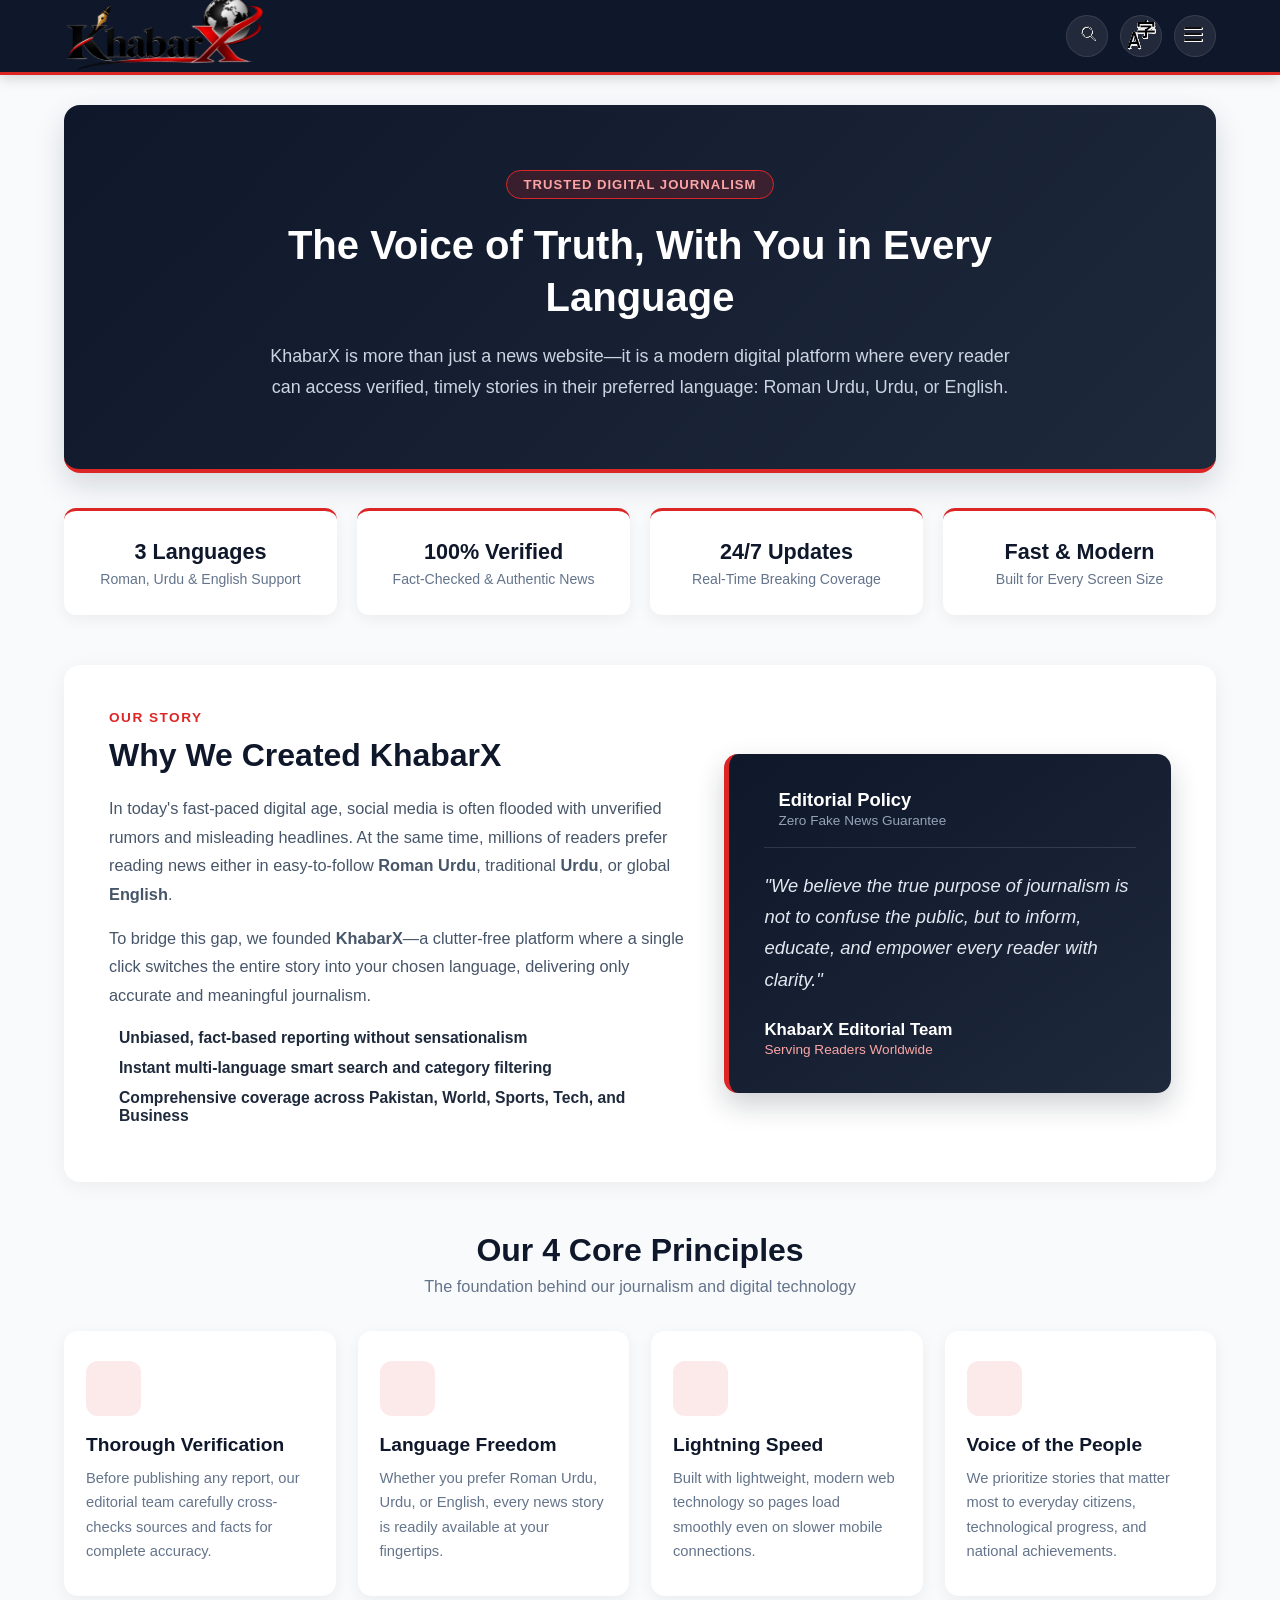
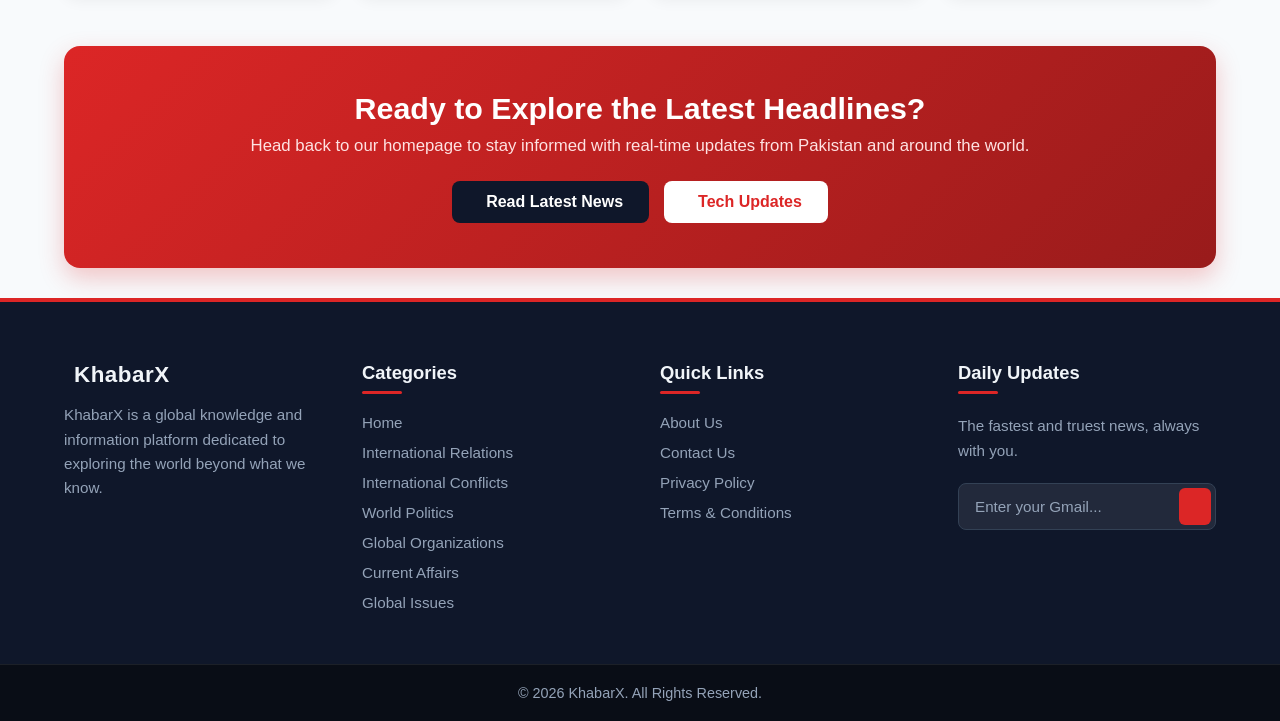
==== commit 1a4d3e90: "for google analytics" ====
--- a/about.html
+++ b/about.html
@@ -1,7 +1,15 @@
 <!DOCTYPE html>
 <html lang="en">
 <head>
+
+    
     <meta charset="UTF-8">
+    <script async src="https://www.googletagmanager.com/gtm.js?id=GTM-5VS5SVRN"></script>
+ <script>
+    window.dataLayer = window.dataLayer || [];
+    function gtag(){dataLayer.push(arguments);}
+    gtag('js', new Date());
+  </script>
     <!-- Har device (Mobile, Tablet, PC) par sahi dikhne ke liye -->
     <meta name="viewport" content="width=device-width, initial-scale=1.0">
     <title>KHABARX</title>
